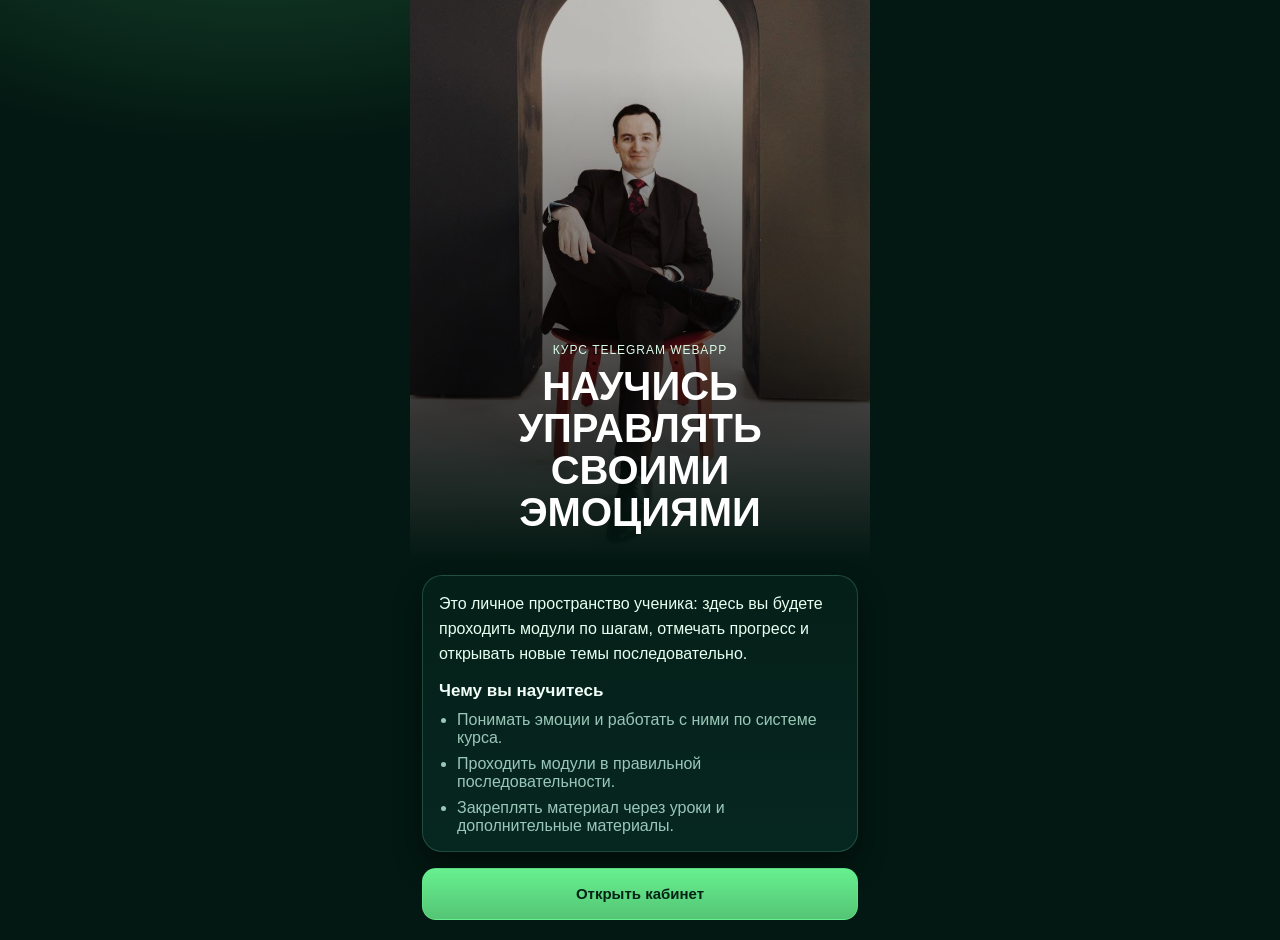
==== index.html @ ccf1fa3e "Revert "Обновление welcome-страницы: новый текст, стили и аккуратный неоновый glow"" ====
<!doctype html>
<html lang="ru">
<head>
  <meta charset="UTF-8" />
  <meta name="viewport" content="width=device-width, initial-scale=1.0, viewport-fit=cover" />
  <title>Добро пожаловать</title>
  <link rel="stylesheet" href="./styles.css" />
</head>
<body class="welcome-page">
  <main class="intro-page">
    <section class="intro-hero">
      <img src="./assets/images/shapka2.jpg" alt="Добро пожаловать в программу" class="intro-hero-image" loading="eager" />
      <div class="intro-hero-overlay">
        <p class="intro-pretitle">Курс Telegram WebApp</p>
        <h1 class="intro-title">НАУЧИСЬ УПРАВЛЯТЬ СВОИМИ ЭМОЦИЯМИ</h1>
      </div>
    </section>

    <section class="intro-card card">
      <p class="intro-description">
        Это личное пространство ученика: здесь вы будете проходить модули по шагам,
        отмечать прогресс и открывать новые темы последовательно.
      </p>

      <h2 class="intro-section-title">Чему вы научитесь</h2>
      <ul class="intro-list">
        <li>Понимать эмоции и работать с ними по системе курса.</li>
        <li>Проходить модули в правильной последовательности.</li>
        <li>Закреплять материал через уроки и дополнительные материалы.</li>
      </ul>
    </section>

    <a href="./cabinet.html" class="intro-button">Открыть кабинет</a>
  </main>
</body>
</html>
---- styles.css ----
:root {
  --bg: #031812;
  --card: #041f18;
  --card-2: #062720;
  --text: #f2fff8;
  --muted: #9ac7b8;
  --accent: #67f08f;
  --accent-rgb: 103, 240, 143;
  --border: rgba(122, 219, 173, 0.22);
  --radius-lg: 20px;
  --radius-md: 18px;
  --shadow: 0 14px 28px rgba(0, 0, 0, 0.45);
}

* { box-sizing: border-box; }

html,
body {
margin: 0;
  padding: 0;
  min-height: 100%;
  font-family: Inter, -apple-system, BlinkMacSystemFont, "Segoe UI", Roboto, Helvetica, Arial, sans-serif;
  background: radial-gradient(950px 520px at 20% -15%, rgba(var(--accent-rgb), 0.22), transparent 55%), var(--bg);
  color: var(--text);
}

body {
  max-width: 460px;
  margin: 0 auto;
  padding: 18px 14px 30px;
}

a { color: inherit; }

.header-brand {
  margin: 6px 2px 14px;
  font-size: 12px;
  letter-spacing: 0.12em;
  text-transform: uppercase;
  color: var(--muted);
}

.card {
  background: linear-gradient(180deg, var(--card), var(--card-2));
  border: 1px solid var(--border);
  border-radius: var(--radius-lg);
  box-shadow: var(--shadow);
}

.profile-card {
  padding: 16px;
  display: flex;
  gap: 12px;
  align-items: center;
}

.avatar {
  width: 56px;
  height: 56px;
  border-radius: 50%;
  background: linear-gradient(135deg, rgba(255,255,255,.12), rgba(255,255,255,.02));
  display: grid;
  place-items: center;
  font-weight: 700;
  font-size: 18px;
  border: 1px solid var(--border);
}

.profile-meta h1 { margin: 0; font-size: 18px; }
.profile-meta p { margin: 4px 0 0; color: var(--muted); font-size: 13px; }

.badge {
  font-size: 12px;
  padding: 4px 10px;
  border-radius: 999px;
  border: 1px solid var(--border);
  color: var(--muted);
}

.section-title {
  margin: 22px 4px 10px;
  font-size: 16px;
  letter-spacing: 0.01em;
}

.progress-wrap { padding: 14px; }

.progress-top {
  display: flex;
  justify-content: space-between;
  align-items: center;
  font-size: 13px;
  color: var(--muted);
  margin-bottom: 10px;
}

.progress-bar {
  width: 100%;
  background: rgba(255, 255, 255, 0.09);
  border-radius: 999px;
  height: 10px;
  overflow: hidden;
}

.progress-fill {
  height: 100%;
  width: 0;
  border-radius: 999px;
  background: linear-gradient(90deg, color-mix(in srgb, var(--accent) 85%, white), var(--accent));
  box-shadow: 0 0 10px color-mix(in srgb, var(--accent) 55%, transparent);
  transition: width .35s ease;
}

.lessons-list {
  display: flex;
  flex-direction: column;
  gap: 14px;
  margin-top: 2px;
}

.lesson-card {
  width: 100%;
  border-radius: var(--radius-md);
  border: 1px solid color-mix(in srgb, var(--accent) 25%, var(--border));
  background: linear-gradient(180deg, rgba(255,255,255,.03), rgba(255,255,255,.01));
  box-shadow: 0 10px 26px rgba(0, 0, 0, 0.36), 0 0 0 1px rgba(var(--accent-rgb), 0.18) inset;
  overflow: hidden;
}

.lesson-card.locked {
  opacity: 0.72;
}

.lesson-preview {
  width: 100%;
  aspect-ratio: 4 / 3;
  background:
    radial-gradient(120% 110% at 0% 0%, rgba(var(--accent-rgb), 0.32), transparent 58%),
    linear-gradient(145deg, rgba(255,255,255,0.08), rgba(255,255,255,0.01));
  position: relative;
}

.lesson-preview::after {
  content: "";
  position: absolute;
  inset: 0;
  background-image: linear-gradient(120deg, transparent 35%, rgba(255, 255, 255, 0.05) 50%, transparent 65%);
}

.lesson-preview img {
  width: 100%;
  height: 100%;
  object-fit: cover;
  display: block;
}

.lesson-card-body {
  padding: 12px 14px 14px;
}

.lesson-meta {
  display: flex;
  justify-content: space-between;
  align-items: center;
  font-size: 12px;
  margin-bottom: 6px;
}

.lesson-day {
  color: #d8def0;
}

.lesson-indicators {
  display: inline-flex;
  gap: 6px;
}

.status {
  padding: 3px 8px;
  border-radius: 999px;
  font-weight: 600;
  font-size: 11px;
}

.status.done {
  color: #d7ffe5;
  background: rgba(var(--accent-rgb), 0.24);
}

.status.locked {
  color: #ffe2e5;
  background: rgba(255, 111, 125, 0.16);
}

.lesson-card h3 {
  margin: 0 0 6px;
  font-size: 17px;
  line-height: 1.35;
}

.lesson-card p {
  margin: 0;
  color: var(--muted);
  font-size: 13px;
  line-height: 1.45;
}

.lesson-actions {
  display: flex;
  justify-content: flex-end;
  margin-top: 12px;
}

.btn {
  border: 1px solid rgba(var(--accent-rgb), 0.5);
  border-radius: 12px;
  background: linear-gradient(180deg, rgba(var(--accent-rgb), 0.34), rgba(var(--accent-rgb), 0.2));
  color: #f3fff8;
  padding: 9px 14px;
  font-size: 13px;
  font-weight: 600;
  cursor: pointer;
  text-decoration: none;
  box-shadow: 0 0 14px rgba(var(--accent-rgb), 0.28);
}

.btn[disabled] {
  cursor: not-allowed;
  opacity: .65;
}

.btn-primary {
  background: linear-gradient(180deg, var(--accent), color-mix(in srgb, var(--accent) 82%, black));
  border-color: transparent;
}


.row-actions {
  display: flex;
  gap: 10px;
  flex-wrap: wrap;
}

.state {
  margin-top: 16px;
  padding: 16px;
  border-radius: var(--radius-md);
  border: 1px solid var(--border);
  color: var(--muted);
  font-size: 14px;
}

.skeleton {
  position: relative;
  overflow: hidden;
}

.skeleton::after {
  content: "";
  position: absolute;
  top: 0;
  left: -150px;
  width: 120px;
  height: 100%;
  background: linear-gradient(90deg, transparent, rgba(255,255,255,0.09), transparent);
  animation: shimmer 1.2s infinite;
}

@keyframes shimmer { to { transform: translateX(420px); } }

.lesson-page h1 {
  margin: 14px 0 8px;
  font-size: 24px;
}

.lesson-subtitle {
  margin: 0 0 14px;
  color: var(--muted);
}

.video-wrap {
  margin: 14px 0;
  width: 100%;
  aspect-ratio: 16 / 9;
  border-radius: var(--radius-md);
  overflow: hidden;
  border: 1px solid var(--border);
}

.video-wrap iframe {
  width: 100%;
  height: 100%;
  border: none;
}


.video-link-card {
  margin: 14px 0;
  padding: 14px;
  border-radius: var(--radius-md);
  border: 1px solid var(--border);
  background: rgba(255,255,255,0.03);
}

.video-link-card p {
  margin: 8px 0 12px;
  color: var(--muted);
  font-size: 13px;
}

.content-card,
.attachments {
  padding: 14px;
  border-radius: var(--radius-md);
  border: 1px solid var(--border);
  background: rgba(255,255,255,0.02);
}

.content-card { line-height: 1.6; }

.attachments ul { margin: 10px 0 0; padding-left: 16px; }
.attachments li { margin-bottom: 8px; }

.top-back {
  margin-bottom: 8px;
  display: inline-block;
  font-size: 13px;
  color: var(--muted);
  text-decoration: none;
}

.debug-panel {
  position: fixed;
  left: 10px;
  right: 10px;
  bottom: 10px;
  max-height: 34vh;
  overflow: auto;
  white-space: pre-wrap;
  word-break: break-word;
  padding: 10px 12px;
  border-radius: 12px;
  border: 1px solid rgba(255, 255, 255, 0.18);
  background: rgba(2, 20, 15, 0.9);
  color: #dfffea;
  font-size: 11px;
  line-height: 1.35;
  z-index: 9999;
  backdrop-filter: blur(6px);
}
/* =========================
   Lesson content blocks (cards inside lesson)
   Add to the END of styles.css
   ========================= */

.lesson-content {
  line-height: 1.65;
}

.lesson-content h2 {
  margin: 0 0 12px 0;
  font-size: 20px;
  line-height: 1.25;
}

.lesson-content h3 {
  margin: 0 0 12px 0;
  font-size: 16px;
  line-height: 1.35;
  color: #dfffea;
}

.lesson-content p {
  margin: 0 0 12px 0;
  color: var(--text);
}

.lesson-content p:last-child {
  margin-bottom: 0;
}

/* Card-block inside lesson */
.lesson-block {
  background: rgba(255, 255, 255, 0.03);
  border: 1px solid rgba(255, 255, 255, 0.08);
  border-radius: 16px;
  padding: 16px;
  margin: 0 0 16px 0;
  box-shadow: 0 10px 26px rgba(0, 0, 0, 0.22);
}

.lesson-block:last-child {
  margin-bottom: 0;
}

.lesson-block img {
  display: block;
  width: 100%;
  border-radius: 14px;
  margin-bottom: 14px;
}

/* Lists inside lesson */
.lesson-content ul {
  margin: 10px 0 0;
  padding-left: 18px;
}

.lesson-content li {
  margin: 0 0 12px 0;
}

.lesson-content li:last-child {
  margin-bottom: 0;
}

.lesson-content ul ul {
  margin-top: 8px;
  padding-left: 18px;
}

/* Links inside lesson */
.lesson-content a {
  color: color-mix(in srgb, var(--accent) 85%, white);
  text-decoration: underline;
  text-underline-offset: 3px;
}

.lesson-content a:hover {
  opacity: 0.9;
}

/* Divider */
.lesson-content hr {
  border: none;
  border-top: 1px solid rgba(255, 255, 255, 0.10);
  margin: 14px 0;
}
/* Accent inner blocks inside lesson */

.lesson-note {
  border-left: 4px solid var(--accent);
  padding: 12px 14px;
  margin: 14px 0;
  background: rgba(var(--accent-rgb), 0.12);
  border-radius: 12px;
}

.lesson-warning {
  border-left: 4px solid #ff6f7d;
  padding: 12px 14px;
  margin: 14px 0;
  background: rgba(255, 111, 125, 0.08);
  border-radius: 12px;
}

.lesson-soft {
  border-left: 4px solid rgba(255,255,255,0.2);
  padding: 12px 14px;
  margin: 14px 0;
  background: rgba(255,255,255,0.03);
  border-radius: 12px;
}
.attach-item { margin: 8px 0; }

.attach-link {
  display: flex;
  align-items: center;
  justify-content: space-between;
  gap: 12px;
  text-decoration: none;
}

.attach-name {
  flex: 1;
  min-width: 0;
  overflow: hidden;
  text-overflow: ellipsis;
  white-space: nowrap;
}

.file-tag {
  font-size: 12px;
  padding: 4px 8px;
  border-radius: 999px;
  border: 1px solid rgba(var(--accent-rgb), 0.35);
  background: rgba(var(--accent-rgb), 0.14);
  color: rgba(255, 255, 255, 0.9);
  letter-spacing: 0.04em;
}
/* ===== Materials: force-style (Telegram WebApp) ===== */
.lesson-attachments #attachmentsList{
  list-style: none;
  margin: 0;
  padding: 0;
  display: grid;
  gap: 10px;
}

.lesson-attachments #attachmentsList li{
  margin: 0;
  padding: 0;
}

.lesson-attachments #attachmentsList a.attach-link{
  display: flex;
  align-items: center;
  justify-content: space-between;
  gap: 12px;

  padding: 12px 12px;
  border-radius: 14px;

  background: rgba(255,255,255,0.04);
  border: 1px solid rgba(255,255,255,0.07);

  text-decoration: none;
  -webkit-tap-highlight-color: transparent;

  transition: transform 120ms ease, background 120ms ease, border-color 120ms ease;
}

.lesson-attachments #attachmentsList a.attach-link:active{
  transform: scale(0.99);
}

@media (hover:hover){
  .lesson-attachments #attachmentsList a.attach-link:hover{
    background: rgba(255,255,255,0.06);
    border-color: rgba(255,255,255,0.12);
  }
}

.lesson-attachments #attachmentsList .attach-name{
  flex: 1;
  min-width: 0;

  display: flex;
  align-items: center;
  gap: 10px;

  overflow: hidden;
  text-overflow: ellipsis;
  white-space: nowrap;
}

.lesson-attachments #attachmentsList .attach-name::before{
  content: "📎";
  width: 28px;
  height: 28px;
  border-radius: 10px;

  display: inline-flex;
  align-items: center;
  justify-content: center;

  background: rgba(255,255,255,0.06);
  border: 1px solid rgba(255,255,255,0.08);
  flex: 0 0 auto;

  font-size: 14px;
}

.lesson-attachments #attachmentsList .file-tag{
  font-size: 11px;
  padding: 5px 10px;
  border-radius: 999px;

  border: 1px solid rgba(var(--accent-rgb), 0.35);
  background: rgba(var(--accent-rgb), 0.12);
  color: rgba(255,255,255,0.92);

  letter-spacing: 0.08em;
  text-transform: uppercase;
  flex: 0 0 auto;
}
.lesson-media {
  width: 100%;
  margin: 14px 0 18px;
}

}
.lesson-media {
  width: 100%;
  margin: 14px 0 18px;
}

.lesson-media__frame {
  position: relative;
  width: 100%;
  aspect-ratio: 16 / 9;
  border-radius: 18px;
  overflow: hidden;
  border: 1px solid rgba(255, 255, 255, 0.08);
  background: transparent;
  box-shadow: inset 0 0 0 1px rgba(255,255,255,0.02);
}

.lesson-media__content {
  position: absolute;
  inset: 0;
  display: block;
  width: 100% !important;
  height: 100% !important;
  border: 0 !important;
  outline: none !important;
  background: transparent !important;
}

.lesson-media iframe {
  display: block;
  width: 100% !important;
  height: 100% !important;
  border: 0 !important;
  outline: none !important;
  box-shadow: none !important;
  background: transparent !important;
}

/* ===== SOVA branches ===== */
.dashboard-page {
  padding: 0 12px calc(16px + env(safe-area-inset-bottom));
}

.dashboard-hero {
  margin: 0 -12px;
}

.dashboard-main-layout {
  display: grid;
  gap: 12px;
  width: 100%;
  max-width: none;
  align-items: stretch;
}

.dashboard-main-layout > * {
  width: 100%;
  max-width: none;
  min-width: 0;
  margin-left: 0;
  margin-right: 0;
}

.dashboard-hero-media {
  position: relative;
  width: 100%;
  height: clamp(420px, 56vh, 620px);
  overflow: hidden;
  isolation: isolate;
}

.dashboard-hero-image {
  position: relative;
  z-index: 0;
  width: 100%;
  height: 100%;
  object-fit: cover;
  display: block;
}

.dashboard-hero-overlay {
  position: absolute;
  left: 20px;
  right: 20px;
  bottom: clamp(28px, 4.2vh, 36px);
  z-index: 2;
  max-width: 520px;
  display: flex;
  flex-direction: column;
  align-items: center;
  text-align: center;
  margin: 0 auto;
  animation: hero-fade-up 520ms ease-out both;
}

.dashboard-hero-media::after {
  content: "";
  position: absolute;
  left: 0;
  right: 0;
  top: 0;
  bottom: -2px;
  pointer-events: none;
  z-index: 1;
  background:
    radial-gradient(
      circle at 50% 45%,
      rgba(var(--accent-rgb), 0.22) 0%,
      rgba(var(--accent-rgb), 0.10) 28%,
      rgba(0, 0, 0, 0) 62%
    ),
    linear-gradient(
      to bottom,
      rgba(3, 24, 18, 0.00) 0%,
      rgba(3, 24, 18, 0.14) 38%,
      rgba(3, 24, 18, 0.48) 62%,
      rgba(3, 24, 18, 0.84) 82%,
      rgba(3, 24, 18, 0.98) 94%,
      rgba(3, 24, 18, 1) 100%
    );
}


@keyframes hero-fade-up {
  from {
    opacity: 0;
    transform: translateY(10px);
  }

  to {
      transform: translateY(0);
  }
}
.dashboard-hero:not(.with-image) .dashboard-hero-media {
  background:
    radial-gradient(120% 120% at 0% 0%, rgba(var(--accent-rgb), 0.42), transparent 58%),
    linear-gradient(145deg, #0f4435 0%, #0b2e24 45%, #031812 100%);
}

.dashboard-hero-title {
  margin: 0 0 6px;
  font-size: 12px;
  letter-spacing: 0.08em;
  text-align: center;
  text-transform: uppercase;
  color: var(--muted);
}

.dashboard-hero-text {
  margin: 0;
  font-size: clamp(31px, 4.2vw, 40px);
  line-height: 1.04;
  font-weight: 900;
  letter-spacing: -0.034em;
  text-wrap: balance;
  max-width: 500px;
  margin-left: auto;
  margin-right: auto;
  color: #f2fff8;
  background: linear-gradient(
    168deg,
    #ffffff 0%,
    #f4fff8 27%,
    #c9ffdc 60%,
    #e9fff2 83%,
    #ffffff 100%
  );
  background-size: 100% 135%;
  background-position: 50% 52%;
  -webkit-background-clip: text;
  background-clip: text;
  -webkit-text-fill-color: transparent;
  position: relative;
  filter: drop-shadow(0 14px 34px rgba(1, 12, 9, 0.58));
  text-shadow:
    0 1px 0 rgba(255, 255, 255, 0.62),
    0 2px 2px rgba(214, 255, 228, 0.28),
    0 12px 32px rgba(1, 10, 7, 0.72),
    0 28px 68px rgba(0, 8, 5, 0.58),
    0 0 22px rgba(var(--accent-rgb), 0.42),
    0 0 48px rgba(var(--accent-rgb), 0.24);
}

.user-card-compact {
  padding: 10px;
  display: flex;
  align-items: center;
  gap: 10px;
  min-height: 68px;
}

.user-avatar-wrap {
  width: 44px;
  height: 44px;
  border-radius: 50%;
  overflow: hidden;
  border: 1px solid var(--border);
  flex-shrink: 0;
}

.user-avatar-img,
.user-avatar-fallback {
  width: 100%;
  height: 100%;
}

.user-avatar-img {
  object-fit: cover;
  display: block;
}

.user-avatar-fallback {
  display: grid;
  place-items: center;
  font-size: 14px;
  font-weight: 700;
  background: linear-gradient(135deg, rgba(255,255,255,.15), rgba(255,255,255,.03));
}

.user-meta h1 {
  margin: 0;
  font-size: 15px;
  line-height: 1.2;
}

.user-meta p {
  margin: 3px 0 0;
  color: var(--muted);
  font-size: 12px;
}

.dashboard-progress-compact {
  padding: 10px;
}

.dashboard-progress-head {
  display: flex;
  align-items: baseline;
  justify-content: space-between;
  gap: 8px;
}

.dashboard-progress-head h2 {
  margin: 0;
  font-size: 14px;
}

.dashboard-progress-pct {
  font-size: 13px;
  color: color-mix(in srgb, var(--accent) 80%, white);
  font-weight: 700;
}

.dashboard-progress-compact p {
  margin: 4px 0 8px;
  font-size: 12px;
  color: var(--muted);
}

.dashboard-progress-bar {
  height: 7px;
  background: rgba(255, 255, 255, 0.1);
  border-radius: 999px;
  overflow: hidden;
}

.dashboard-progress-fill {
  height: 100%;
  width: 0;
  background: linear-gradient(90deg, color-mix(in srgb, var(--accent) 80%, white), var(--accent));
  border-radius: inherit;
  transition: width .35s ease;
}

.branches-grid {
  display: grid;
  grid-template-columns: 1fr 1fr;
  grid-auto-rows: 1fr;
  gap: 8px;
}

.branch-card {
  border-radius: var(--radius-md);
  border: 1px solid color-mix(in srgb, var(--branch-color, var(--accent)) 40%, var(--border));
  overflow: hidden;
  background: linear-gradient(180deg, rgba(255,255,255,.03), rgba(255,255,255,.01));

  aspect-ratio: 3 / 4;
}

.branch-card-link {
  text-decoration: none;
  display: block;
  height: 100%;
  position: relative;
  isolation: isolate;
}

.branch-card.locked {
  opacity: 0.62;
}

.branch-card.locked .branch-card-link {
  pointer-events: none;
}

.branch-card-image {
  position: absolute;
  inset: 0;
  background: radial-gradient(120% 100% at 0% 0%, color-mix(in srgb, var(--branch-color, var(--accent)) 28%, transparent), transparent 65%);
}

.branch-card-image::after {
  content: "";
  position: absolute;
  inset: 0;
  background: linear-gradient(180deg, rgba(0,0,0,0.04) 35%, rgba(0,0,0,0.42) 100%);
  z-index: 1;
}

.branch-card-image img {
  width: 100%;
  height: 100%;
  object-fit: cover;
  display: block;
}

.branch-card-body {
  position: absolute;
  left: 0;
  right: 0;
  bottom: 0;
  z-index: 2;
  padding: 7px;
  background: linear-gradient(180deg, rgba(6, 14, 26, 0) 0%, rgba(6, 14, 26, 0.68) 36%, rgba(6, 14, 26, 0.82) 100%);
}

.branch-card-body h3 {
  margin: 0;
  font-size: 13px;
  line-height: 1.2;
}

.branch-card-body p {
  margin: 2px 0 6px;
  font-size: 10px;
  color: var(--muted);
  line-height: 1.2;
  display: -webkit-box;
  -webkit-line-clamp: 2;
  line-clamp: 2;
  -webkit-box-orient: vertical;
  overflow: hidden;
}

.branch-card-status {
  display: flex;
  justify-content: flex-start;
}

.status.open {
  background: color-mix(in srgb, var(--branch-color, var(--accent)) 24%, transparent);
  color: #f3f7ff;
}

.branch-page .progress-fill,
.module-card .btn,
.module-card {
  --accent: var(--branch-color, var(--accent));
}

.branch-hero {
  padding: 10px;
  margin-bottom: 14px;
}

.branch-hero-image {
  width: 100%;
  aspect-ratio: 16 / 7;
  border-radius: 14px;
  overflow: hidden;
  margin-bottom: 10px;
  border: 1px solid color-mix(in srgb, var(--branch-color, var(--accent)) 45%, transparent);
}

.branch-hero-image img {
  width: 100%;
  height: 100%;
  object-fit: cover;
}

.branch-hero-body h1 {
  margin: 0 0 4px;
  font-size: 22px;
}

.branch-hero-body p {
  margin: 0;
  color: var(--muted);
}

.modules-list {
  display: flex;
  flex-direction: column;
  gap: 12px;
}

.module-card {
  border-color: color-mix(in srgb, var(--branch-color, var(--accent)) 30%, var(--border));
}

.module-card .btn {
  border-color: color-mix(in srgb, var(--branch-color, var(--accent)) 45%, transparent);
  background: color-mix(in srgb, var(--branch-color, var(--accent)) 24%, transparent);
}

.branch-progress-wrap {
  margin-bottom: 8px;
}

/* ===== Editorial text block under hero ===== */
.dashboard-hero-description {
  display: block;
  width: auto;
  margin: 0;
  padding: 24px 20px 28px;
  box-sizing: border-box;
  clear: both;
  color: rgba(240, 255, 247, 0.92);
  background: transparent !important;
  border: none !important;
  border-radius: 0 !important;
  box-shadow: none !important;
  outline: none !important;
}

.dashboard-hero-description > p {
  margin: 0 0 16px;
  max-width: 66ch;
  font-size: 15px;
  line-height: 1.68;
  letter-spacing: -0.01em;
  color: rgba(236, 255, 245, 0.9);
}

.dashboard-hero-description > p:first-child {
  margin-bottom: 22px;
  max-width: 58ch;
  font-size: 16px;
  line-height: 1.72;
  font-weight: 500;
  color: rgba(247, 255, 251, 0.98);
}

.dashboard-hero-description > strong {
  display: block;
  margin: 24px 0 12px;
  font-size: 22px;
  line-height: 1.26;
  font-weight: 700;
  letter-spacing: -0.02em;
  color: var(--accent);
}

.dashboard-hero-description > ul {
  list-style: none;
  margin: 0 0 18px;
  padding: 0;
}

.dashboard-hero-description > ul > li {
  position: relative;
  margin: 0;
  padding: 0 0 0 20px;
  font-size: 15px;
  line-height: 1.62;
  letter-spacing: -0.008em;
  color: rgba(236, 255, 245, 0.92);
}

.dashboard-hero-description > ul > li + li {
  margin-top: 11px;
}

.dashboard-hero-description > ul > li::before {
  content: "";
  position: absolute;
  left: 0;
  top: 0.64em;
  width: 6px;
  height: 6px;
  border-radius: 50%;
  background: rgba(var(--accent-rgb), 0.9);
  transform: translateY(-50%);
}

.dashboard-hero-description > p:last-child {
  margin-bottom: 0;
}

/* ===== Welcome page ===== */
.welcome-page {
  max-width: 460px;
  padding: 0 12px calc(20px + env(safe-area-inset-bottom));
}

.intro-page {
  display: grid;
  gap: 14px;
}

.intro-hero {
  position: relative;
  margin: 0 -12px;
  min-height: clamp(340px, 58vh, 520px);
  overflow: hidden;
}

.intro-hero-image {
  width: 100%;
  height: 100%;
  object-fit: cover;
  display: block;
}

.intro-hero::after {
  content: "";
  position: absolute;
  inset: 0;
  background:
    linear-gradient(to bottom, rgba(0, 0, 0, 0.06) 12%, rgba(0, 0, 0, 0.72) 75%, rgba(3, 24, 18, 1) 100%);
}

.intro-hero-overlay {
  position: absolute;
  left: 18px;
  right: 18px;
  bottom: 28px;
  z-index: 1;
  text-align: center;
}

.intro-pretitle {
  margin: 0 0 8px;
  font-size: 12px;
  letter-spacing: 0.08em;
  text-transform: uppercase;
  color: #d9fbe8;
}

.intro-title {
  margin: 0;
  font-size: clamp(30px, 8vw, 40px);
  line-height: 1.05;
  color: #fff;
  text-align: center;
}

.intro-card {
  padding: 16px;
}

.intro-description {
  margin: 0;
  color: #e8fff2;
  line-height: 1.55;
}

.intro-section-title {
  margin: 14px 0 10px;
  font-size: 17px;
}

.intro-list {
  margin: 0;
  padding-left: 18px;
  display: grid;
  gap: 8px;
  color: var(--muted);
}

.intro-button {
  display: inline-flex;
  justify-content: center;
  align-items: center;
  width: 100%;
  min-height: 52px;
  margin-top: 2px;
  border-radius: 14px;
  text-decoration: none;
  font-weight: 700;
  font-size: 15px;
  border: 1px solid rgba(var(--accent-rgb), 0.5);
  background: linear-gradient(180deg, var(--accent), color-mix(in srgb, var(--accent) 82%, black));
  color: #032315;
}
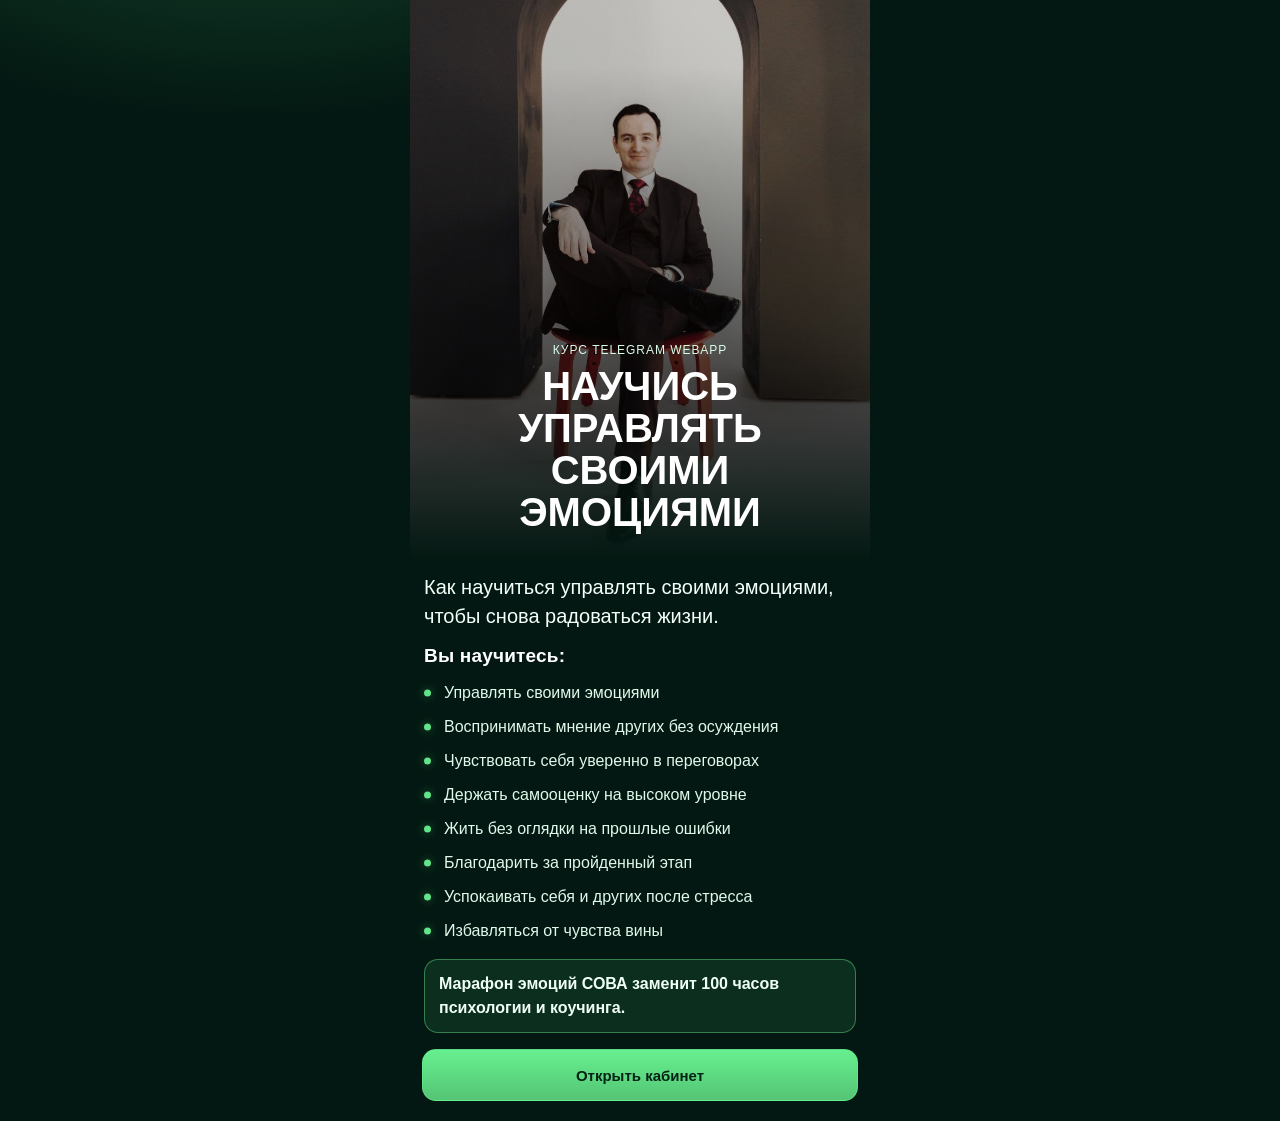
==== commit 46f8db41: "Update welcome intro content and styling" ====
--- a/index.html
+++ b/index.html
@@ -16,18 +16,22 @@
       </div>
     </section>
 
-    <section class="intro-card card">
-      <p class="intro-description">
-        Это личное пространство ученика: здесь вы будете проходить модули по шагам,
-        отмечать прогресс и открывать новые темы последовательно.
-      </p>
+    <section class="intro-text" aria-label="Описание программы">
+      <p class="intro-lead">Как научиться управлять своими эмоциями, чтобы снова радоваться жизни.</p>
 
-      <h2 class="intro-section-title">Чему вы научитесь</h2>
-      <ul class="intro-list">
-        <li>Понимать эмоции и работать с ними по системе курса.</li>
-        <li>Проходить модули в правильной последовательности.</li>
-        <li>Закреплять материал через уроки и дополнительные материалы.</li>
+      <h2 class="intro-section-title">Вы научитесь:</h2>
+      <ul class="intro-list-emotions">
+        <li>Управлять своими эмоциями</li>
+        <li>Воспринимать мнение других без осуждения</li>
+        <li>Чувствовать себя уверенно в переговорах</li>
+        <li>Держать самооценку на высоком уровне</li>
+        <li>Жить без оглядки на прошлые ошибки</li>
+        <li>Благодарить за пройденный этап</li>
+        <li>Успокаивать себя и других после стресса</li>
+        <li>Избавляться от чувства вины</li>
       </ul>
+
+      <p class="intro-accent">Марафон эмоций СОВА заменит 100 часов психологии и коучинга.</p>
     </section>
 
     <a href="./cabinet.html" class="intro-button">Открыть кабинет</a>
--- a/styles.css
+++ b/styles.css
@@ -1137,27 +1137,66 @@
   text-align: center;
 }
 
-.intro-card {
-  padding: 16px;
-}
-
-.intro-description {
-  margin: 0;
-  color: #e8fff2;
-  line-height: 1.55;
+.intro-text {
+  display: grid;
+  gap: 14px;
+  margin-top: -2px;
+  padding: 0 2px;
+}
+
+.intro-lead {
+  margin: 0;
+  font-size: 20px;
+  line-height: 1.45;
+  color: #f3fff8;
 }
 
 .intro-section-title {
-  margin: 14px 0 10px;
-  font-size: 17px;
-}
-
-.intro-list {
-  margin: 0;
-  padding-left: 18px;
+  margin: 0;
+  font-size: 19px;
+  color: #ffffff;
+  letter-spacing: 0.01em;
+  font-weight: 700;
+}
+
+.intro-list-emotions {
+  margin: 0;
+  padding: 0;
+  list-style: none;
   display: grid;
-  gap: 8px;
-  color: var(--muted);
+  gap: 10px;
+}
+
+.intro-list-emotions li {
+  position: relative;
+  margin: 0;
+  padding-left: 20px;
+  color: #dff9ea;
+  line-height: 1.5;
+}
+
+.intro-list-emotions li::before {
+  content: "";
+  position: absolute;
+  left: 0;
+  top: 0.72em;
+  width: 7px;
+  height: 7px;
+  border-radius: 50%;
+  background: rgba(var(--accent-rgb), 0.95);
+  box-shadow: 0 0 10px rgba(var(--accent-rgb), 0.4);
+  transform: translateY(-50%);
+}
+
+.intro-accent {
+  margin: 2px 0 0;
+  padding: 12px 14px;
+  border-radius: 14px;
+  border: 1px solid rgba(var(--accent-rgb), 0.42);
+  background: rgba(var(--accent-rgb), 0.1);
+  color: #effff6;
+  line-height: 1.5;
+  font-weight: 600;
 }
 
 .intro-button {
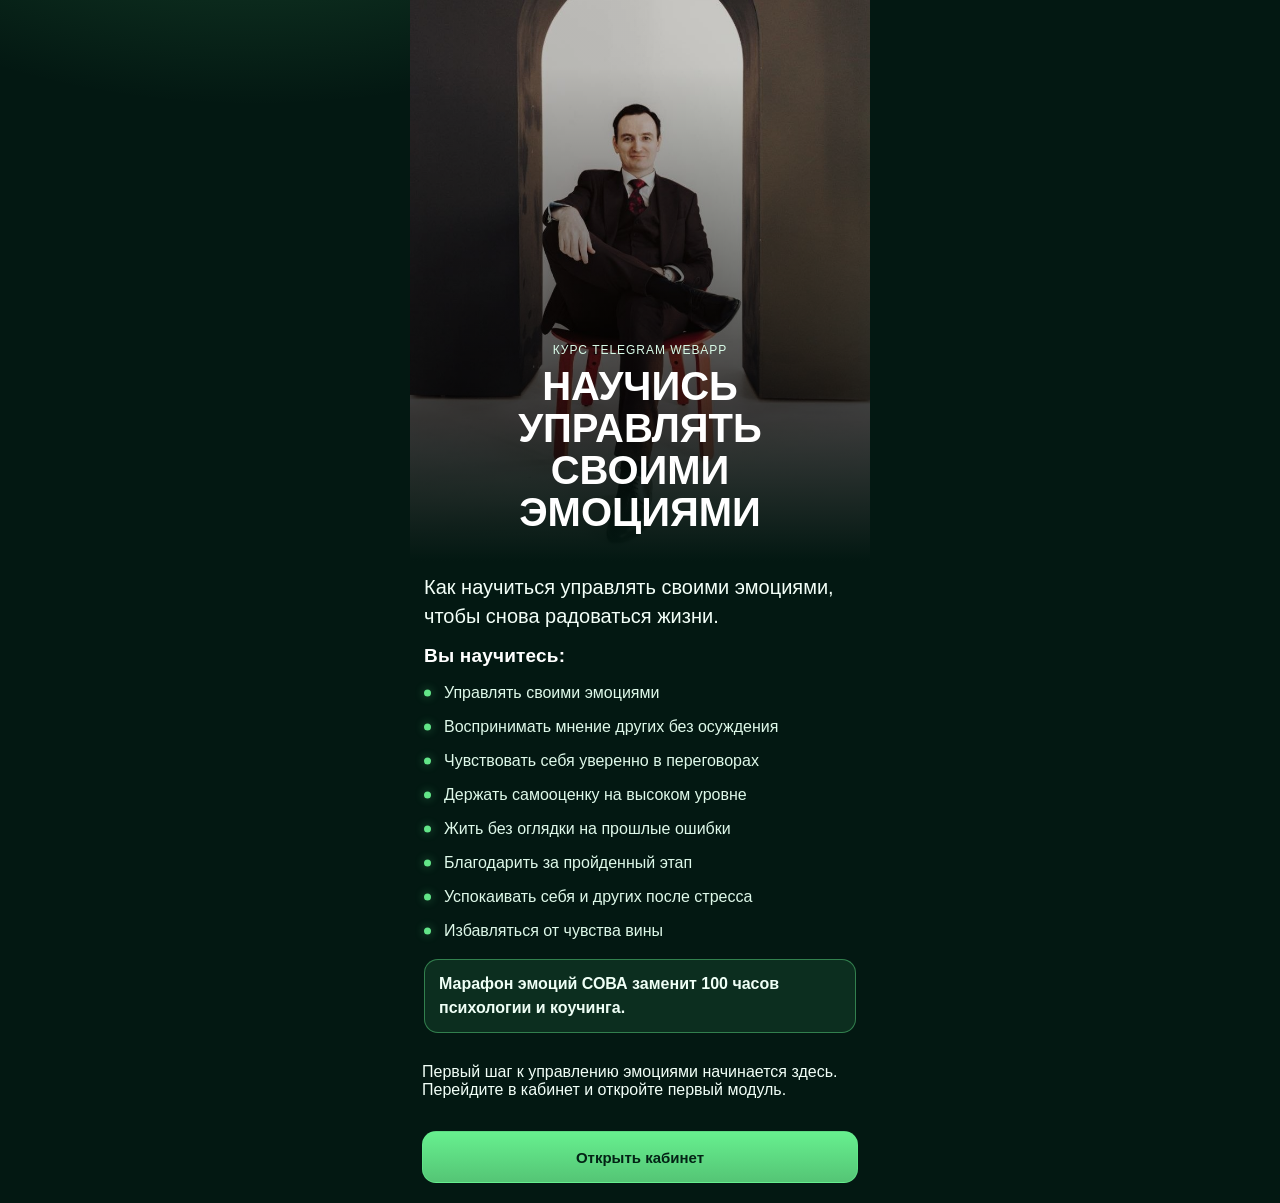
==== commit 349492c8: "Update index.html" ====
--- a/index.html
+++ b/index.html
@@ -33,6 +33,11 @@
 
       <p class="intro-accent">Марафон эмоций СОВА заменит 100 часов психологии и коучинга.</p>
     </section>
+    
+    <p class="intro-cta-text">
+Первый шаг к управлению эмоциями начинается здесь.
+Перейдите в кабинет и откройте первый модуль.
+</p>
 
     <a href="./cabinet.html" class="intro-button">Открыть кабинет</a>
   </main>
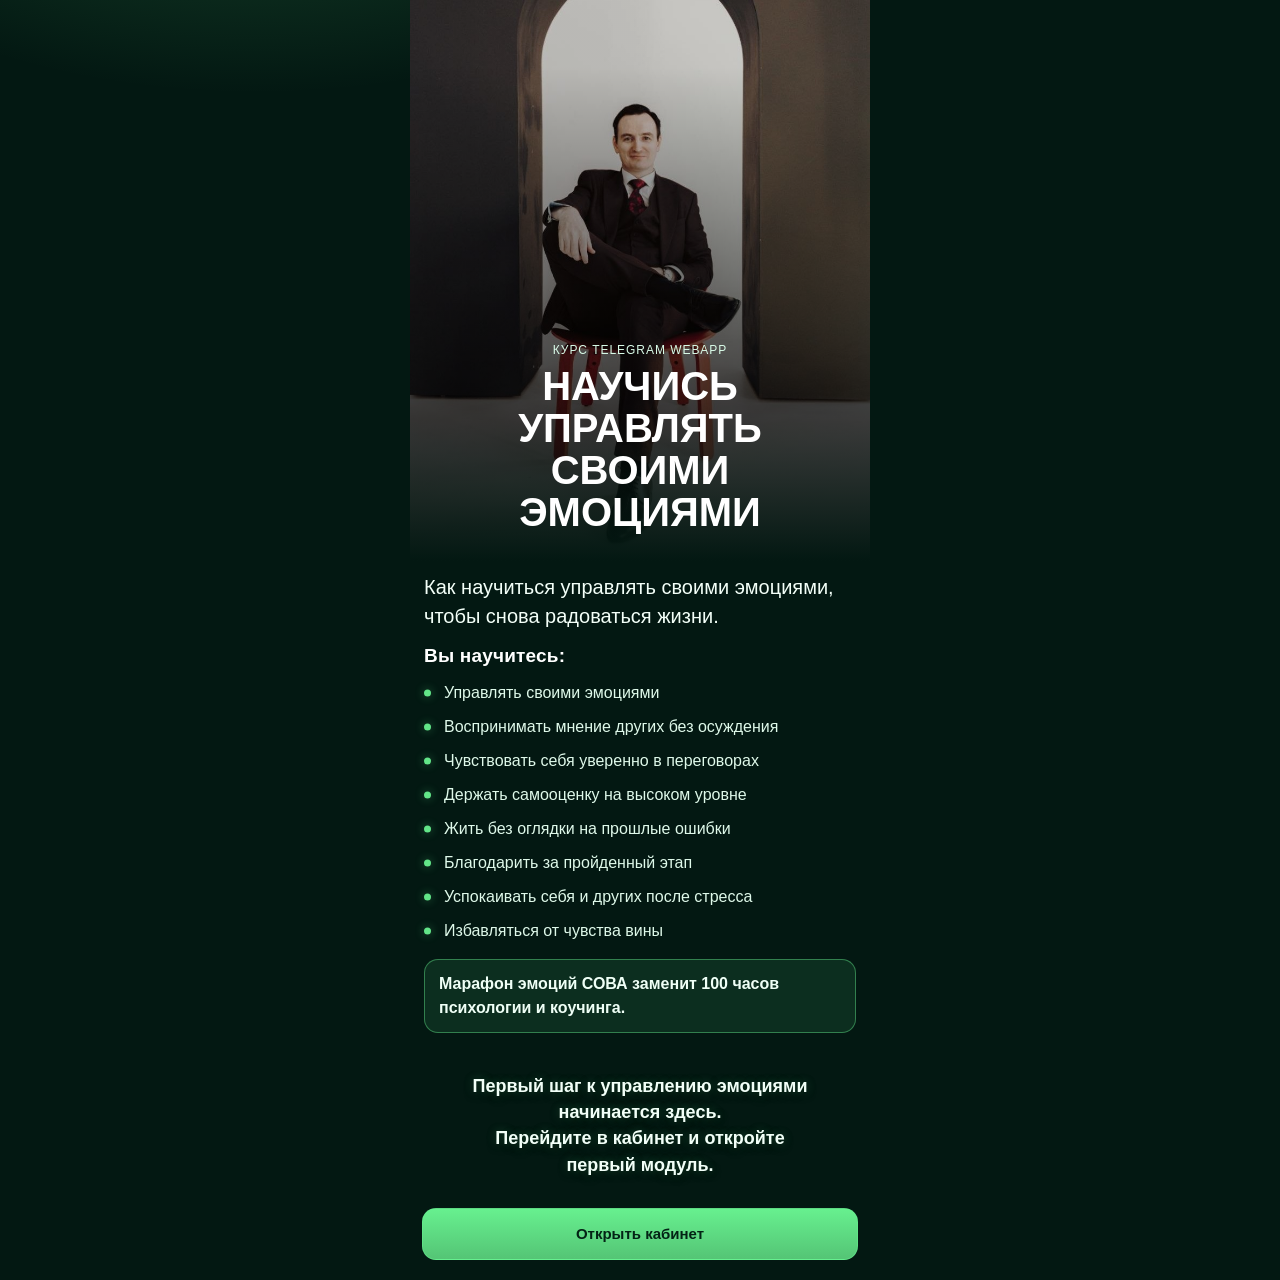
==== commit 80966891: "Update index.html" ====
--- a/index.html
+++ b/index.html
@@ -35,7 +35,7 @@
     </section>
     
     <p class="intro-cta-text">
-Первый шаг к управлению эмоциями начинается здесь.
+Первый шаг к управлению эмоциями начинается здесь.<br>
 Перейдите в кабинет и откройте первый модуль.
 </p>
 
--- a/styles.css
+++ b/styles.css
@@ -1214,3 +1214,23 @@
   background: linear-gradient(180deg, var(--accent), color-mix(in srgb, var(--accent) 82%, black));
   color: #032315;
 }
+
+.intro-cta-text{
+margin: 26px 0 14px;
+
+text-align: center;
+
+font-size: 18px;
+line-height: 1.45;
+font-weight: 600;
+
+color: #f2fff8;
+
+max-width: 360px;
+margin-left: auto;
+margin-right: auto;
+
+text-shadow:
+0 0 10px rgba(var(--accent-rgb),0.25),
+0 2px 8px rgba(0,0,0,0.6);
+}
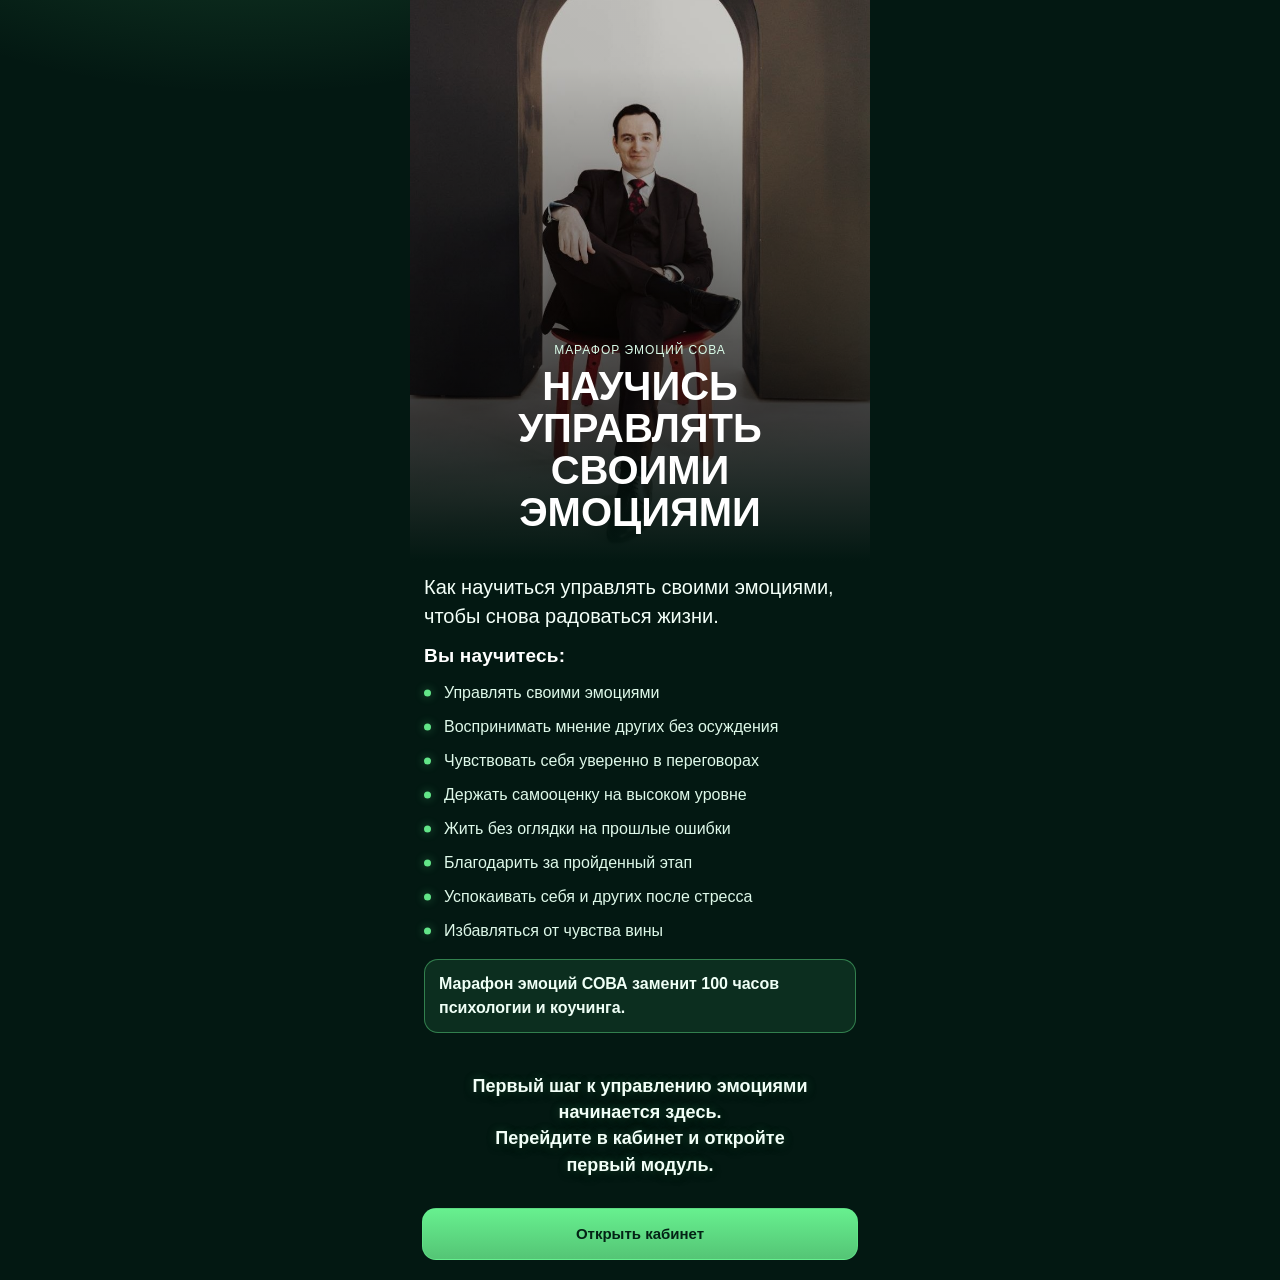
==== commit 2062848e: "Update index.html" ====
--- a/index.html
+++ b/index.html
@@ -11,7 +11,7 @@
     <section class="intro-hero">
       <img src="./assets/images/shapka2.jpg" alt="Добро пожаловать в программу" class="intro-hero-image" loading="eager" />
       <div class="intro-hero-overlay">
-        <p class="intro-pretitle">Курс Telegram WebApp</p>
+        <p class="intro-pretitle">марафор эмоций СОВА</p>
         <h1 class="intro-title">НАУЧИСЬ УПРАВЛЯТЬ СВОИМИ ЭМОЦИЯМИ</h1>
       </div>
     </section>
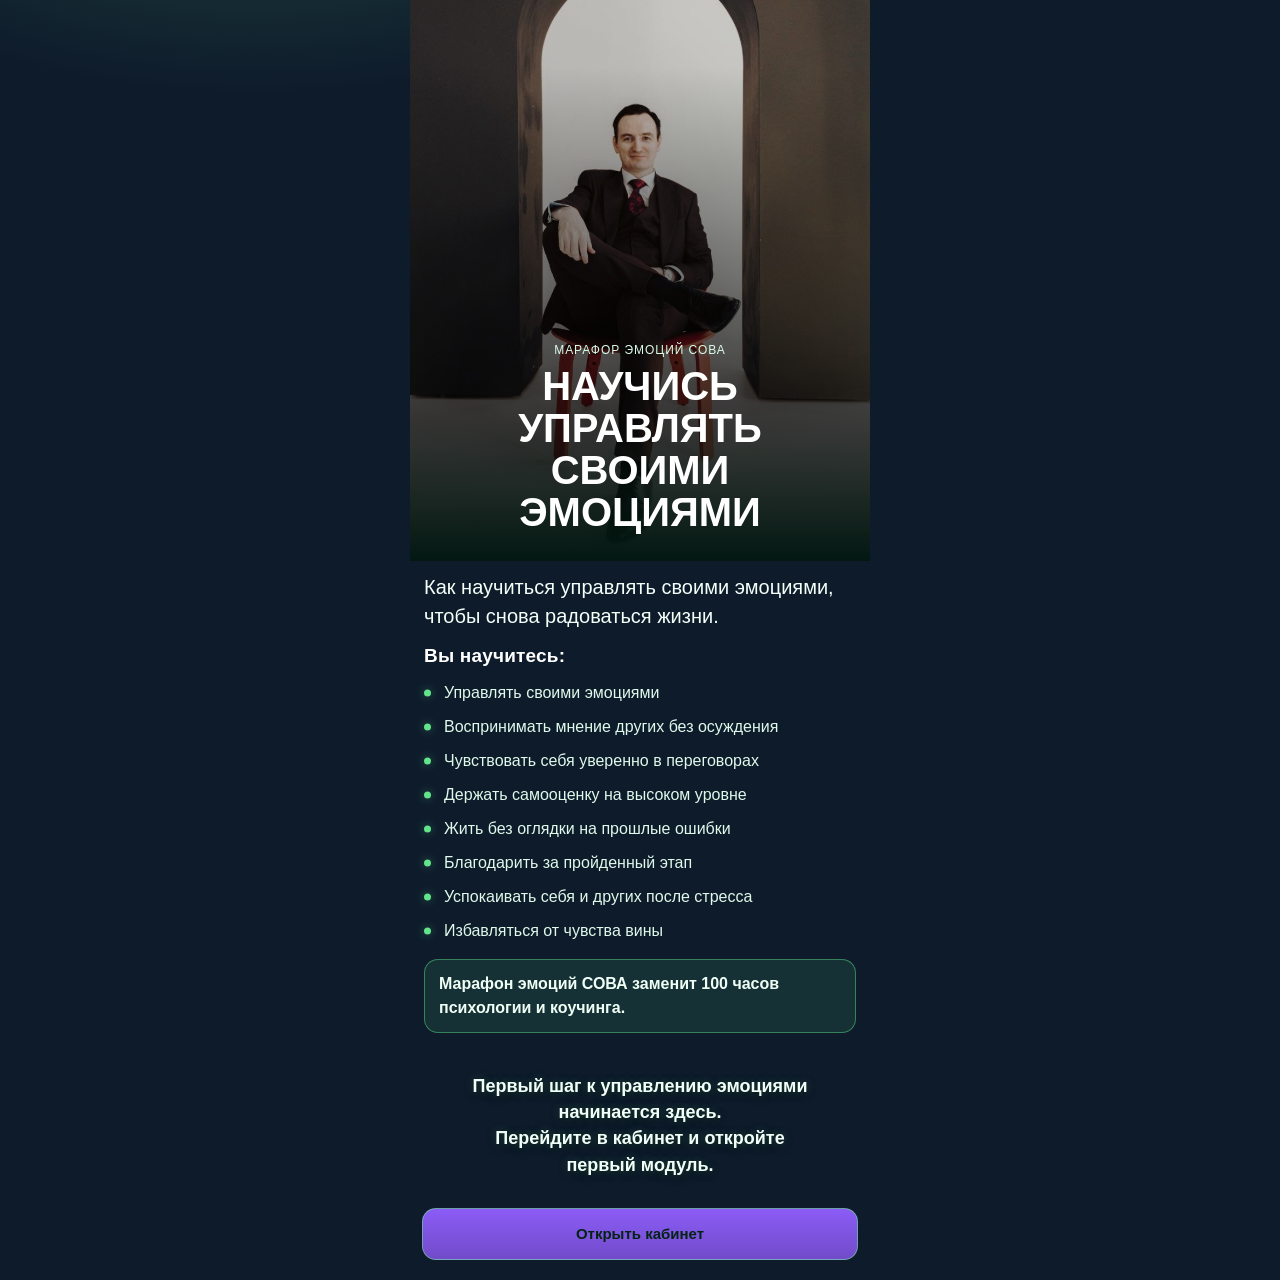
==== commit 63c8fd7f: "Make index a single-page Telegram Mini App flow" ====
--- a/index.html
+++ b/index.html
@@ -7,39 +7,58 @@
   <link rel="stylesheet" href="./styles.css" />
 </head>
 <body class="welcome-page">
-  <main class="intro-page">
-    <section class="intro-hero">
-      <img src="./assets/images/shapka2.jpg" alt="Добро пожаловать в программу" class="intro-hero-image" loading="eager" />
-      <div class="intro-hero-overlay">
-        <p class="intro-pretitle">марафор эмоций СОВА</p>
-        <h1 class="intro-title">НАУЧИСЬ УПРАВЛЯТЬ СВОИМИ ЭМОЦИЯМИ</h1>
-      </div>
-    </section>
+  <section id="welcomeScreen" class="welcome-screen">
+    <main class="intro-page">
+      <section class="intro-hero">
+        <img src="./assets/images/shapka2.jpg" alt="Добро пожаловать в программу" class="intro-hero-image" loading="eager" />
+        <div class="intro-hero-overlay">
+          <p class="intro-pretitle">марафор эмоций СОВА</p>
+          <h1 class="intro-title">НАУЧИСЬ УПРАВЛЯТЬ СВОИМИ ЭМОЦИЯМИ</h1>
+        </div>
+      </section>
 
-    <section class="intro-text" aria-label="Описание программы">
-      <p class="intro-lead">Как научиться управлять своими эмоциями, чтобы снова радоваться жизни.</p>
+      <section class="intro-text" aria-label="Описание программы">
+        <p class="intro-lead">Как научиться управлять своими эмоциями, чтобы снова радоваться жизни.</p>
 
-      <h2 class="intro-section-title">Вы научитесь:</h2>
-      <ul class="intro-list-emotions">
-        <li>Управлять своими эмоциями</li>
-        <li>Воспринимать мнение других без осуждения</li>
-        <li>Чувствовать себя уверенно в переговорах</li>
-        <li>Держать самооценку на высоком уровне</li>
-        <li>Жить без оглядки на прошлые ошибки</li>
-        <li>Благодарить за пройденный этап</li>
-        <li>Успокаивать себя и других после стресса</li>
-        <li>Избавляться от чувства вины</li>
-      </ul>
+        <h2 class="intro-section-title">Вы научитесь:</h2>
+        <ul class="intro-list-emotions">
+          <li>Управлять своими эмоциями</li>
+          <li>Воспринимать мнение других без осуждения</li>
+          <li>Чувствовать себя уверенно в переговорах</li>
+          <li>Держать самооценку на высоком уровне</li>
+          <li>Жить без оглядки на прошлые ошибки</li>
+          <li>Благодарить за пройденный этап</li>
+          <li>Успокаивать себя и других после стресса</li>
+          <li>Избавляться от чувства вины</li>
+        </ul>
 
-      <p class="intro-accent">Марафон эмоций СОВА заменит 100 часов психологии и коучинга.</p>
-    </section>
-    
-    <p class="intro-cta-text">
-Первый шаг к управлению эмоциями начинается здесь.<br>
-Перейдите в кабинет и откройте первый модуль.
-</p>
+        <p class="intro-accent">Марафон эмоций СОВА заменит 100 часов психологии и коучинга.</p>
+      </section>
 
-    <a href="./cabinet.html" class="intro-button">Открыть кабинет</a>
-  </main>
+      <p class="intro-cta-text">
+        Первый шаг к управлению эмоциями начинается здесь.<br>
+        Перейдите в кабинет и откройте первый модуль.
+      </p>
+
+      <button type="button" id="openDashboardBtn" class="intro-button">Открыть кабинет</button>
+    </main>
+  </section>
+
+  <section id="dashboardScreen" class="dashboard-screen" hidden>
+    <div class="header-brand" id="brandName" hidden>Бренд</div>
+    <section id="dashboardHero" class="dashboard-hero" aria-live="polite"></section>
+    <div class="dashboard-main-layout">
+      <section id="userCard" class="card user-card-compact" aria-live="polite"></section>
+      <section id="dashboardProgress" class="card dashboard-progress-compact" aria-live="polite"></section>
+
+      <section id="branchesContainer" class="branches-grid" aria-live="polite"></section>
+      <div id="stateBox" class="state" hidden></div>
+    </div>
+  </section>
+
+  <script src="./config.js"></script>
+  <script src="./csv.js"></script>
+  <script src="https://telegram.org/js/telegram-web-app.js"></script>
+  <script src="./app.js"></script>
 </body>
 </html>
--- a/styles.css
+++ b/styles.css
@@ -627,6 +627,7 @@
 }
 
 .dashboard-main-layout {
+  margin-top: 18px;
   display: grid;
   gap: 12px;
   width: 100%;
@@ -764,28 +765,25 @@
 
 .user-card-compact {
   padding: 10px;
+  min-height: 68px;
+}
+
+.user-card {
   display: flex;
   align-items: center;
   gap: 10px;
-  min-height: 68px;
-}
-
-.user-avatar-wrap {
+}
+
+.user-avatar,
+.user-avatar-fallback {
   width: 44px;
   height: 44px;
   border-radius: 50%;
-  overflow: hidden;
   border: 1px solid var(--border);
   flex-shrink: 0;
 }
 
-.user-avatar-img,
-.user-avatar-fallback {
-  width: 100%;
-  height: 100%;
-}
-
-.user-avatar-img {
+.user-avatar {
   object-fit: cover;
   display: block;
 }
@@ -798,13 +796,18 @@
   background: linear-gradient(135deg, rgba(255,255,255,.15), rgba(255,255,255,.03));
 }
 
-.user-meta h1 {
+.user-info {
+  min-width: 0;
+}
+
+.user-name {
   margin: 0;
   font-size: 15px;
   line-height: 1.2;
-}
-
-.user-meta p {
+  font-weight: 600;
+}
+
+.user-sub {
   margin: 3px 0 0;
   color: var(--muted);
   font-size: 12px;
@@ -1077,6 +1080,12 @@
 
 .dashboard-hero-description > p:last-child {
   margin-bottom: 0;
+}
+
+
+.welcome-screen,
+.dashboard-screen {
+  width: 100%;
 }
 
 /* ===== Welcome page ===== */
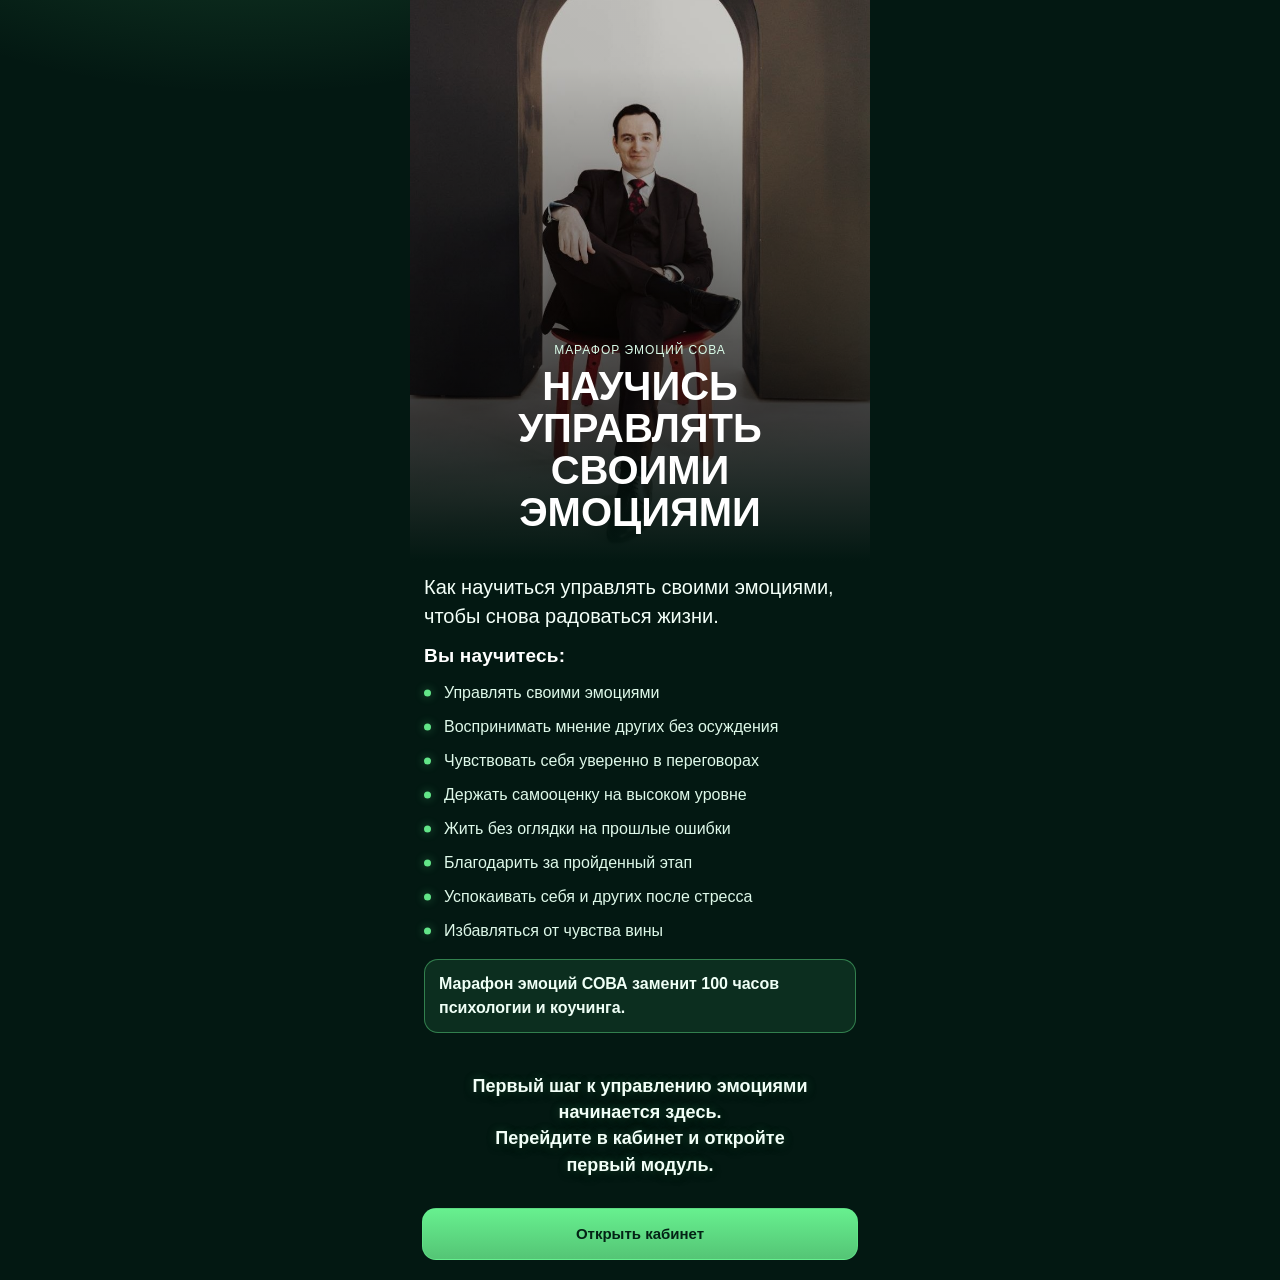
==== commit fbcaf9de: "Revert "Make index.html a single-page Telegram Mini App (welcome + dashboard)"" ====
--- a/index.html
+++ b/index.html
@@ -7,58 +7,39 @@
   <link rel="stylesheet" href="./styles.css" />
 </head>
 <body class="welcome-page">
-  <section id="welcomeScreen" class="welcome-screen">
-    <main class="intro-page">
-      <section class="intro-hero">
-        <img src="./assets/images/shapka2.jpg" alt="Добро пожаловать в программу" class="intro-hero-image" loading="eager" />
-        <div class="intro-hero-overlay">
-          <p class="intro-pretitle">марафор эмоций СОВА</p>
-          <h1 class="intro-title">НАУЧИСЬ УПРАВЛЯТЬ СВОИМИ ЭМОЦИЯМИ</h1>
-        </div>
-      </section>
+  <main class="intro-page">
+    <section class="intro-hero">
+      <img src="./assets/images/shapka2.jpg" alt="Добро пожаловать в программу" class="intro-hero-image" loading="eager" />
+      <div class="intro-hero-overlay">
+        <p class="intro-pretitle">марафор эмоций СОВА</p>
+        <h1 class="intro-title">НАУЧИСЬ УПРАВЛЯТЬ СВОИМИ ЭМОЦИЯМИ</h1>
+      </div>
+    </section>
 
-      <section class="intro-text" aria-label="Описание программы">
-        <p class="intro-lead">Как научиться управлять своими эмоциями, чтобы снова радоваться жизни.</p>
+    <section class="intro-text" aria-label="Описание программы">
+      <p class="intro-lead">Как научиться управлять своими эмоциями, чтобы снова радоваться жизни.</p>
 
-        <h2 class="intro-section-title">Вы научитесь:</h2>
-        <ul class="intro-list-emotions">
-          <li>Управлять своими эмоциями</li>
-          <li>Воспринимать мнение других без осуждения</li>
-          <li>Чувствовать себя уверенно в переговорах</li>
-          <li>Держать самооценку на высоком уровне</li>
-          <li>Жить без оглядки на прошлые ошибки</li>
-          <li>Благодарить за пройденный этап</li>
-          <li>Успокаивать себя и других после стресса</li>
-          <li>Избавляться от чувства вины</li>
-        </ul>
+      <h2 class="intro-section-title">Вы научитесь:</h2>
+      <ul class="intro-list-emotions">
+        <li>Управлять своими эмоциями</li>
+        <li>Воспринимать мнение других без осуждения</li>
+        <li>Чувствовать себя уверенно в переговорах</li>
+        <li>Держать самооценку на высоком уровне</li>
+        <li>Жить без оглядки на прошлые ошибки</li>
+        <li>Благодарить за пройденный этап</li>
+        <li>Успокаивать себя и других после стресса</li>
+        <li>Избавляться от чувства вины</li>
+      </ul>
 
-        <p class="intro-accent">Марафон эмоций СОВА заменит 100 часов психологии и коучинга.</p>
-      </section>
+      <p class="intro-accent">Марафон эмоций СОВА заменит 100 часов психологии и коучинга.</p>
+    </section>
+    
+    <p class="intro-cta-text">
+Первый шаг к управлению эмоциями начинается здесь.<br>
+Перейдите в кабинет и откройте первый модуль.
+</p>
 
-      <p class="intro-cta-text">
-        Первый шаг к управлению эмоциями начинается здесь.<br>
-        Перейдите в кабинет и откройте первый модуль.
-      </p>
-
-      <button type="button" id="openDashboardBtn" class="intro-button">Открыть кабинет</button>
-    </main>
-  </section>
-
-  <section id="dashboardScreen" class="dashboard-screen" hidden>
-    <div class="header-brand" id="brandName" hidden>Бренд</div>
-    <section id="dashboardHero" class="dashboard-hero" aria-live="polite"></section>
-    <div class="dashboard-main-layout">
-      <section id="userCard" class="card user-card-compact" aria-live="polite"></section>
-      <section id="dashboardProgress" class="card dashboard-progress-compact" aria-live="polite"></section>
-
-      <section id="branchesContainer" class="branches-grid" aria-live="polite"></section>
-      <div id="stateBox" class="state" hidden></div>
-    </div>
-  </section>
-
-  <script src="./config.js"></script>
-  <script src="./csv.js"></script>
-  <script src="https://telegram.org/js/telegram-web-app.js"></script>
-  <script src="./app.js"></script>
+    <a href="./cabinet.html" class="intro-button">Открыть кабинет</a>
+  </main>
 </body>
 </html>
--- a/styles.css
+++ b/styles.css
@@ -1082,12 +1082,6 @@
   margin-bottom: 0;
 }
 
-
-.welcome-screen,
-.dashboard-screen {
-  width: 100%;
-}
-
 /* ===== Welcome page ===== */
 .welcome-page {
   max-width: 460px;
